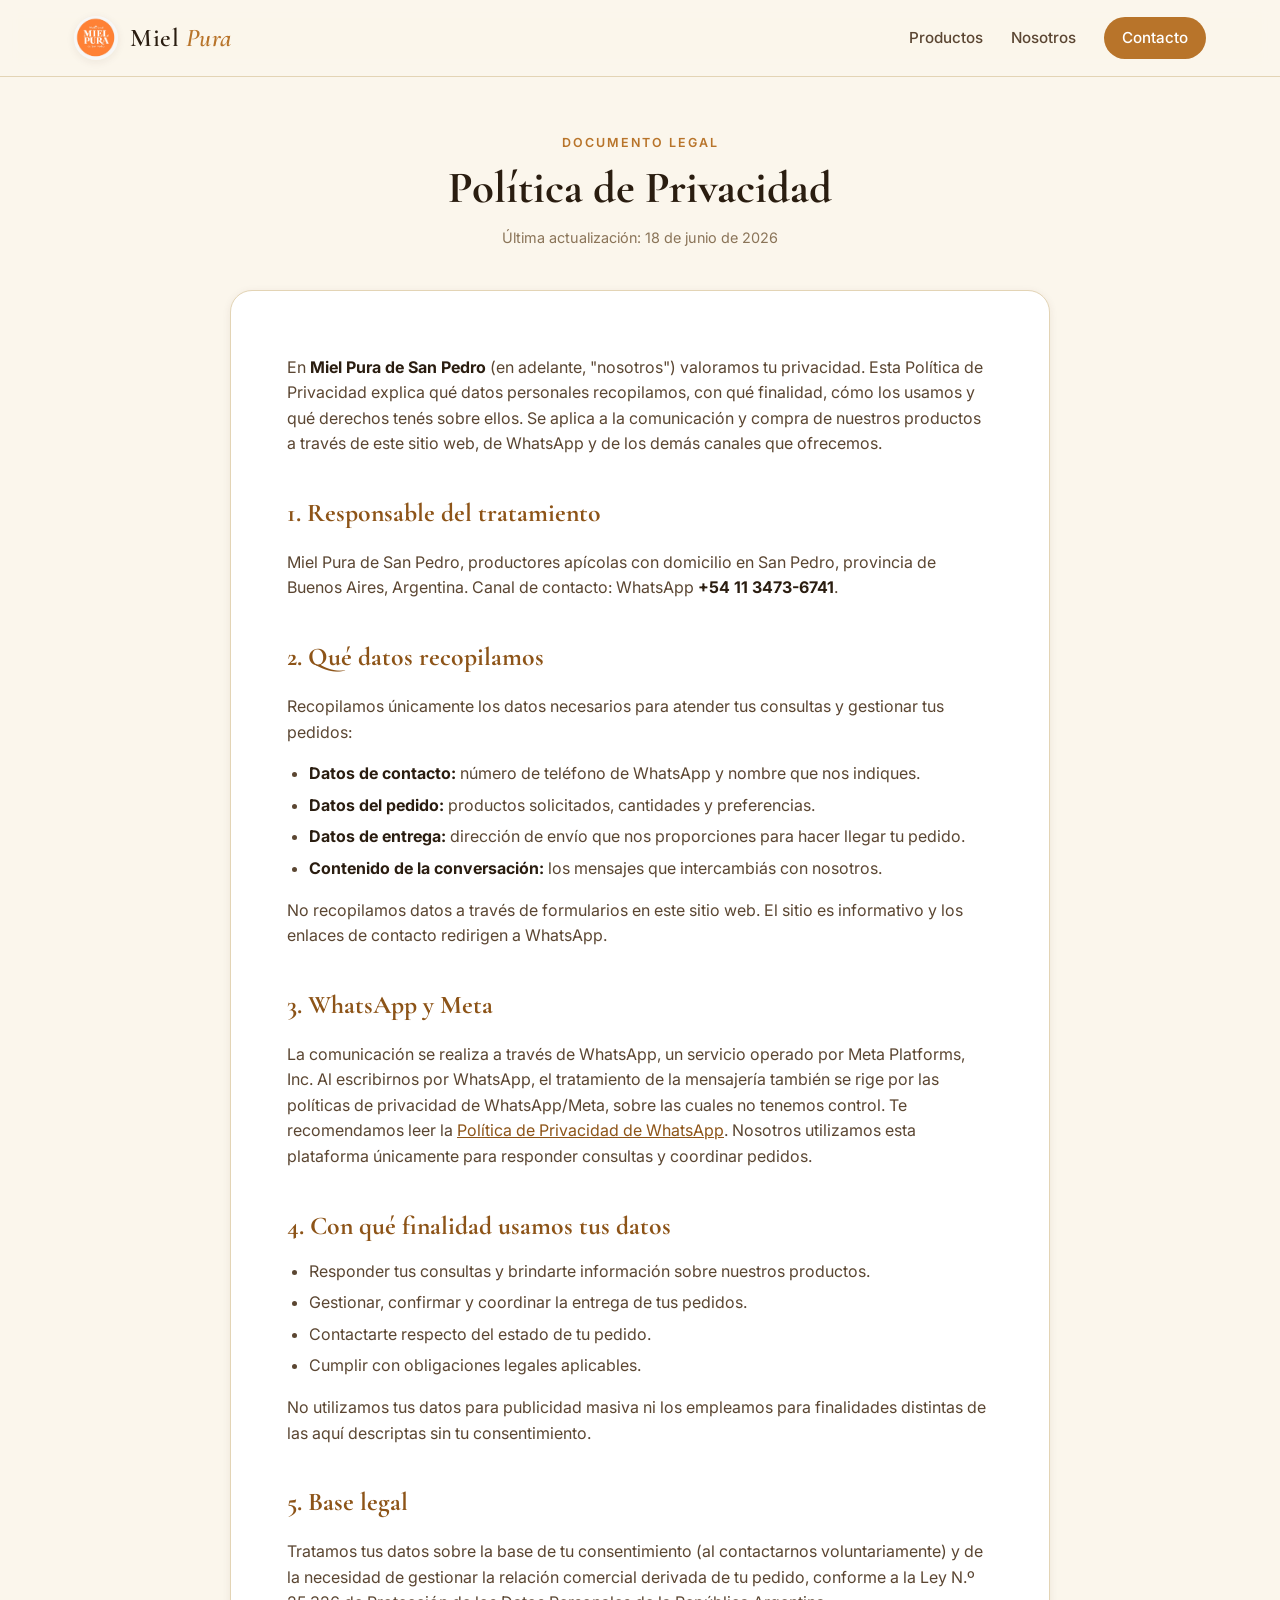
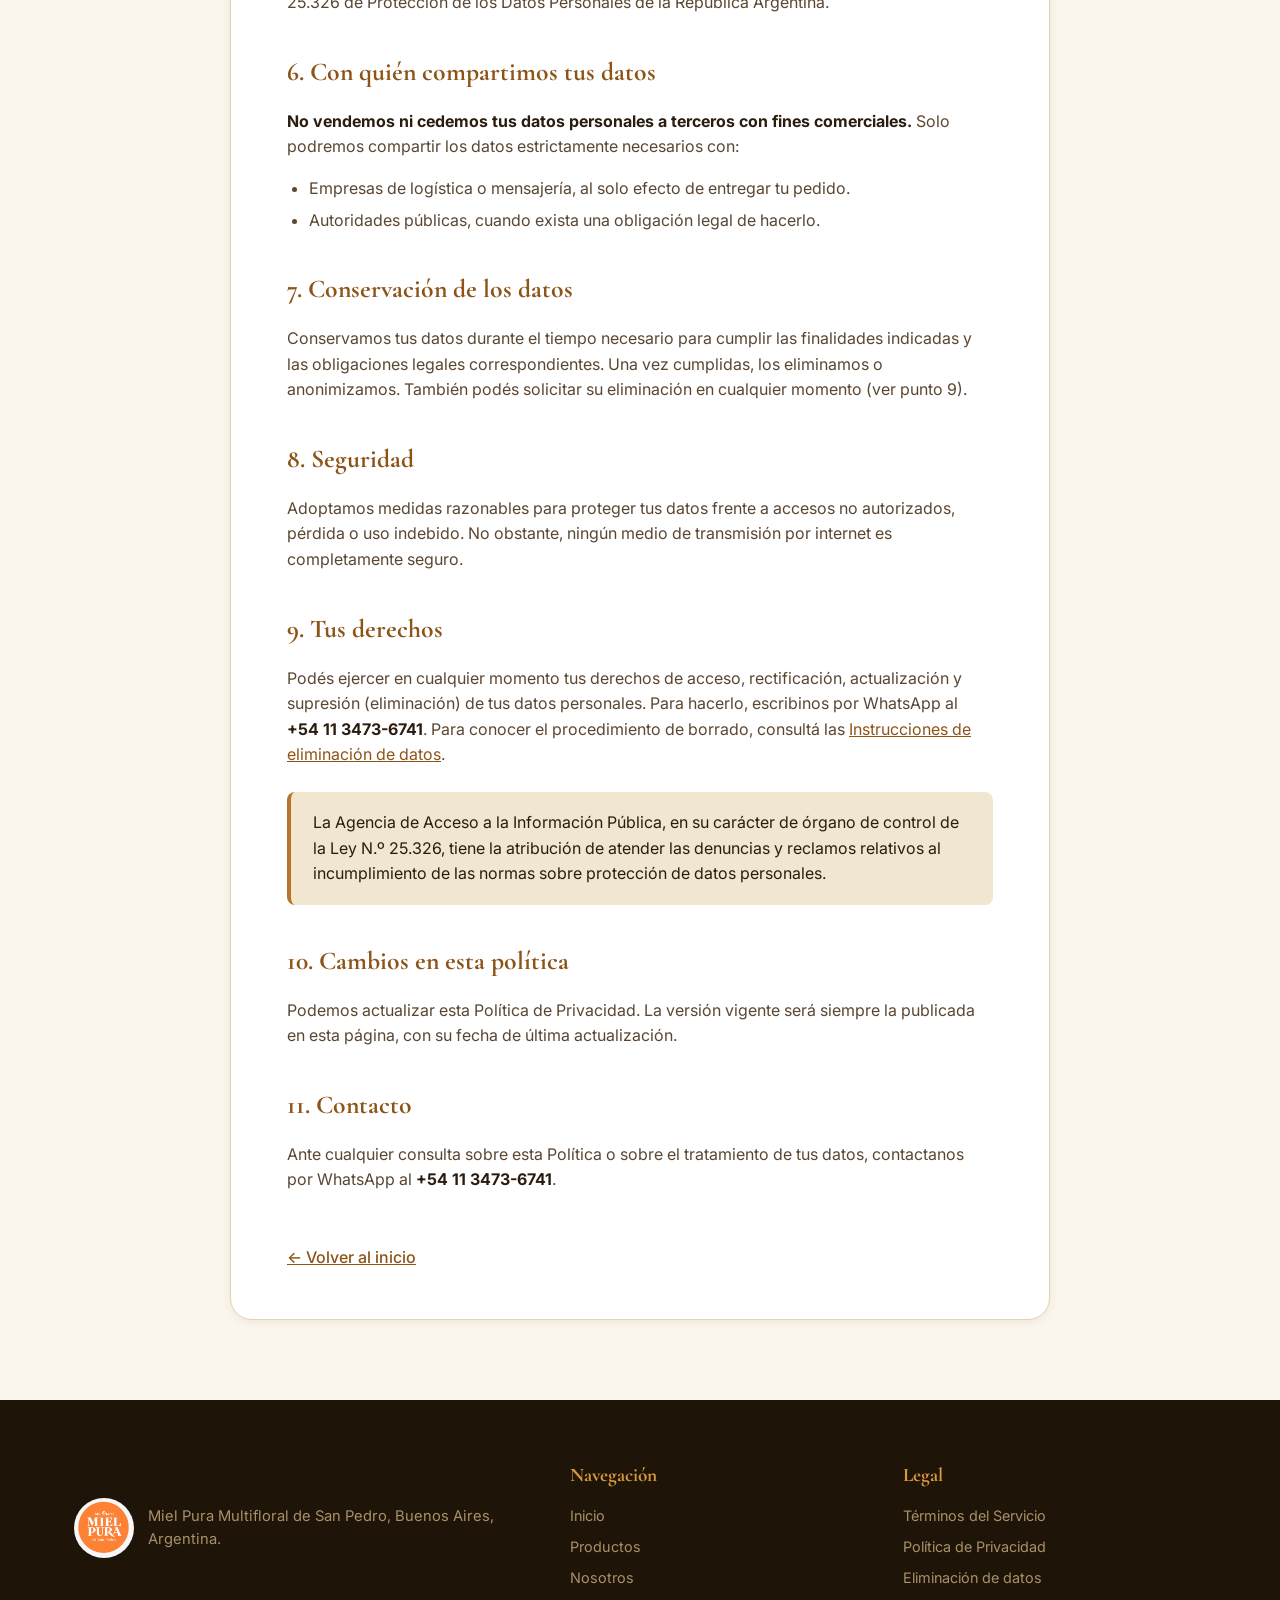
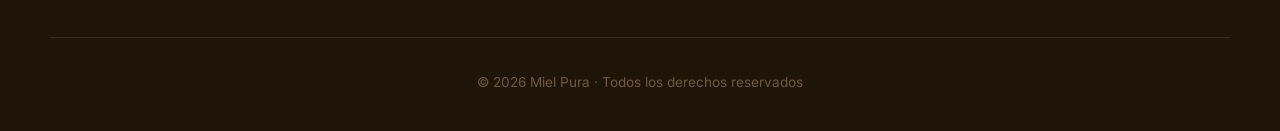
==== site/privacidad.html @ a3dcd25b "Reorganiza a site/ + agrega paginas legales y Meta Pixel Pone el repo al dia con lo que esta en prod" ====
<!DOCTYPE html>
<html lang="es">
<head>
  <meta charset="UTF-8" />
  <meta name="viewport" content="width=device-width, initial-scale=1.0" />
  <meta name="description" content="Política de Privacidad de Miel Pura Multifloral de San Pedro, Buenos Aires." />
  <meta name="theme-color" content="#b8742a" />
  <meta name="robots" content="index, follow" />
  <title>Política de Privacidad · Miel Pura de San Pedro</title>
  <link rel="preconnect" href="https://fonts.googleapis.com" />
  <link rel="preconnect" href="https://fonts.gstatic.com" crossorigin />
  <link href="https://fonts.googleapis.com/css2?family=Cormorant+Garamond:wght@500;600;700&family=Inter:wght@300;400;500;600&display=swap" rel="stylesheet" />
  <link rel="stylesheet" href="styles.css" />
  <link rel="icon" type="image/jpeg" href="assets/img/logo-circular.jpeg" />

  <!-- Meta Pixel Code -->
  <script>
    !function(f,b,e,v,n,t,s)
    {if(f.fbq)return;n=f.fbq=function(){n.callMethod?
    n.callMethod.apply(n,arguments):n.queue.push(arguments)};
    if(!f._fbq)f._fbq=n;n.push=n;n.loaded=!0;n.version='2.0';
    n.queue=[];t=b.createElement(e);t.async=!0;
    t.src=v;s=b.getElementsByTagName(e)[0];
    s.parentNode.insertBefore(t,s)}(window,document,'script',
    'https://connect.facebook.net/en_US/fbevents.js');
    fbq('init', '1026003833604658');
    fbq('track', 'PageView');
  </script>
  <noscript><img height="1" width="1" style="display:none"
    src="https://www.facebook.com/tr?id=1026003833604658&ev=PageView&noscript=1" alt="" /></noscript>
  <!-- End Meta Pixel Code -->
</head>
<body>

  <!-- HEADER -->
  <header class="header" id="header">
    <div class="container header__inner">
      <a href="index.html#inicio" class="header__brand">
        <img src="assets/img/logo-circular.jpeg" alt="Miel Pura de San Pedro" class="header__logo" />
        <span class="header__name">Miel <em>Pura</em></span>
      </a>
      <nav class="nav" id="nav">
        <a href="index.html#productos">Productos</a>
        <a href="index.html#nosotros">Nosotros</a>
        <a href="index.html#contacto" class="nav__cta">Contacto</a>
      </nav>
    </div>
  </header>

  <!-- CONTENIDO LEGAL -->
  <main class="legal">
    <div class="container">
      <header class="legal__head">
        <p class="legal__eyebrow">Documento legal</p>
        <h1 class="legal__title">Política de Privacidad</h1>
        <p class="legal__updated">Última actualización: 18 de junio de 2026</p>
      </header>

      <div class="legal__body">
        <p>
          En <strong>Miel Pura de San Pedro</strong> (en adelante, "nosotros") valoramos tu privacidad.
          Esta Política de Privacidad explica qué datos personales recopilamos, con qué finalidad, cómo
          los usamos y qué derechos tenés sobre ellos. Se aplica a la comunicación y compra de nuestros
          productos a través de este sitio web, de WhatsApp y de los demás canales que ofrecemos.
        </p>

        <h2>1. Responsable del tratamiento</h2>
        <p>
          Miel Pura de San Pedro, productores apícolas con domicilio en San Pedro, provincia de Buenos
          Aires, Argentina. Canal de contacto: WhatsApp <strong>+54 11 3473-6741</strong>.
        </p>

        <h2>2. Qué datos recopilamos</h2>
        <p>Recopilamos únicamente los datos necesarios para atender tus consultas y gestionar tus pedidos:</p>
        <ul>
          <li><strong>Datos de contacto:</strong> número de teléfono de WhatsApp y nombre que nos indiques.</li>
          <li><strong>Datos del pedido:</strong> productos solicitados, cantidades y preferencias.</li>
          <li><strong>Datos de entrega:</strong> dirección de envío que nos proporciones para hacer llegar tu pedido.</li>
          <li><strong>Contenido de la conversación:</strong> los mensajes que intercambiás con nosotros.</li>
        </ul>
        <p>
          No recopilamos datos a través de formularios en este sitio web. El sitio es informativo y los
          enlaces de contacto redirigen a WhatsApp.
        </p>

        <h2>3. WhatsApp y Meta</h2>
        <p>
          La comunicación se realiza a través de WhatsApp, un servicio operado por Meta Platforms, Inc.
          Al escribirnos por WhatsApp, el tratamiento de la mensajería también se rige por las políticas
          de privacidad de WhatsApp/Meta, sobre las cuales no tenemos control. Te recomendamos leer la
          <a href="https://www.whatsapp.com/legal/privacy-policy" target="_blank" rel="noopener">Política
          de Privacidad de WhatsApp</a>. Nosotros utilizamos esta plataforma únicamente para responder
          consultas y coordinar pedidos.
        </p>

        <h2>4. Con qué finalidad usamos tus datos</h2>
        <ul>
          <li>Responder tus consultas y brindarte información sobre nuestros productos.</li>
          <li>Gestionar, confirmar y coordinar la entrega de tus pedidos.</li>
          <li>Contactarte respecto del estado de tu pedido.</li>
          <li>Cumplir con obligaciones legales aplicables.</li>
        </ul>
        <p>
          No utilizamos tus datos para publicidad masiva ni los empleamos para finalidades distintas de
          las aquí descriptas sin tu consentimiento.
        </p>

        <h2>5. Base legal</h2>
        <p>
          Tratamos tus datos sobre la base de tu consentimiento (al contactarnos voluntariamente) y de la
          necesidad de gestionar la relación comercial derivada de tu pedido, conforme a la Ley N.º 25.326
          de Protección de los Datos Personales de la República Argentina.
        </p>

        <h2>6. Con quién compartimos tus datos</h2>
        <p>
          <strong>No vendemos ni cedemos tus datos personales a terceros con fines comerciales.</strong>
          Solo podremos compartir los datos estrictamente necesarios con:
        </p>
        <ul>
          <li>Empresas de logística o mensajería, al solo efecto de entregar tu pedido.</li>
          <li>Autoridades públicas, cuando exista una obligación legal de hacerlo.</li>
        </ul>

        <h2>7. Conservación de los datos</h2>
        <p>
          Conservamos tus datos durante el tiempo necesario para cumplir las finalidades indicadas y las
          obligaciones legales correspondientes. Una vez cumplidas, los eliminamos o anonimizamos. También
          podés solicitar su eliminación en cualquier momento (ver punto 9).
        </p>

        <h2>8. Seguridad</h2>
        <p>
          Adoptamos medidas razonables para proteger tus datos frente a accesos no autorizados, pérdida o
          uso indebido. No obstante, ningún medio de transmisión por internet es completamente seguro.
        </p>

        <h2>9. Tus derechos</h2>
        <p>
          Podés ejercer en cualquier momento tus derechos de acceso, rectificación, actualización y
          supresión (eliminación) de tus datos personales. Para hacerlo, escribinos por WhatsApp al
          <strong>+54 11 3473-6741</strong>. Para conocer el procedimiento de borrado, consultá las
          <a href="eliminacion-datos.html">Instrucciones de eliminación de datos</a>.
        </p>
        <div class="legal__callout">
          <p>
            La Agencia de Acceso a la Información Pública, en su carácter de órgano de control de la Ley
            N.º 25.326, tiene la atribución de atender las denuncias y reclamos relativos al
            incumplimiento de las normas sobre protección de datos personales.
          </p>
        </div>

        <h2>10. Cambios en esta política</h2>
        <p>
          Podemos actualizar esta Política de Privacidad. La versión vigente será siempre la publicada en
          esta página, con su fecha de última actualización.
        </p>

        <h2>11. Contacto</h2>
        <p>
          Ante cualquier consulta sobre esta Política o sobre el tratamiento de tus datos, contactanos por
          WhatsApp al <strong>+54 11 3473-6741</strong>.
        </p>

        <a href="index.html" class="legal__back">← Volver al inicio</a>
      </div>
    </div>
  </main>

  <!-- FOOTER -->
  <footer class="footer">
    <div class="container footer__inner">
      <div class="footer__brand">
        <img src="assets/img/logo-circular.jpeg" alt="Miel Pura" />
        <p>Miel Pura Multifloral de San Pedro, Buenos Aires, Argentina.</p>
      </div>
      <div class="footer__cols">
        <div>
          <h4>Navegación</h4>
          <a href="index.html#inicio">Inicio</a>
          <a href="index.html#productos">Productos</a>
          <a href="index.html#nosotros">Nosotros</a>
        </div>
        <div>
          <h4>Legal</h4>
          <a href="terminos.html">Términos del Servicio</a>
          <a href="privacidad.html">Política de Privacidad</a>
          <a href="eliminacion-datos.html">Eliminación de datos</a>
        </div>
      </div>
    </div>
    <div class="footer__bottom">
      <p>© <span id="year"></span> Miel Pura · Todos los derechos reservados</p>
    </div>
  </footer>

  <script src="main.js"></script>
</body>
</html>
---- site/styles.css ----
/* ============================================================
   MIEL PURA · Estilos
   Paleta rústica/natural: tierra, ámbar, marrón
   ============================================================ */

:root {
  --c-bg: #fbf6ec;        /* crema */
  --c-bg-alt: #f1e6cf;    /* crema cálido */
  --c-text: #2a1d10;      /* marrón muy oscuro */
  --c-text-soft: #5b4632; /* marrón medio */
  --c-muted: #8a7458;
  --c-amber: #b8742a;     /* ámbar principal */
  --c-amber-dark: #8d5418;
  --c-honey: #d99a3a;     /* dorado miel */
  --c-line: #e3d4b5;
  --c-white: #ffffff;
  --c-wa: #25d366;

  --shadow-sm: 0 2px 8px rgba(72, 44, 16, .08);
  --shadow-md: 0 8px 24px rgba(72, 44, 16, .12);
  --shadow-lg: 0 18px 48px rgba(72, 44, 16, .18);

  --radius-sm: 8px;
  --radius-md: 14px;
  --radius-lg: 22px;
  --radius-pill: 999px;

  --container: 1180px;
  --header-h: 76px;

  --ff-serif: "Cormorant Garamond", Georgia, serif;
  --ff-sans: "Inter", system-ui, -apple-system, Segoe UI, Roboto, sans-serif;
}

* { box-sizing: border-box; }
html { scroll-behavior: smooth; }
body {
  margin: 0;
  font-family: var(--ff-sans);
  color: var(--c-text);
  background: var(--c-bg);
  line-height: 1.6;
  -webkit-font-smoothing: antialiased;
}

img { max-width: 100%; display: block; }
a { color: inherit; text-decoration: none; }

.container {
  width: 100%;
  max-width: var(--container);
  margin: 0 auto;
  padding: 0 24px;
}

/* ============================================================
   HEADER / NAV
   ============================================================ */
.header {
  position: sticky;
  top: 0;
  z-index: 50;
  background: rgba(251, 246, 236, .92);
  backdrop-filter: saturate(150%) blur(10px);
  border-bottom: 1px solid var(--c-line);
}
.header__inner {
  display: flex;
  align-items: center;
  justify-content: space-between;
  height: var(--header-h);
}
.header__brand {
  display: flex;
  align-items: center;
  gap: 12px;
}
.header__logo {
  width: 44px; height: 44px;
  border-radius: 50%;
  object-fit: cover;
  box-shadow: var(--shadow-sm);
}
.header__name {
  font-family: var(--ff-serif);
  font-size: 1.6rem;
  font-weight: 600;
  letter-spacing: .5px;
}
.header__name em {
  color: var(--c-amber);
  font-style: italic;
}

.nav {
  display: flex;
  align-items: center;
  gap: 28px;
}
.nav a {
  font-size: .95rem;
  color: var(--c-text-soft);
  font-weight: 500;
  position: relative;
  transition: color .2s;
}
.nav a:hover { color: var(--c-amber); }
.nav__cta {
  background: var(--c-amber);
  color: var(--c-white) !important;
  padding: 9px 18px;
  border-radius: var(--radius-pill);
  transition: background .2s, transform .2s;
}
.nav__cta:hover { background: var(--c-amber-dark); transform: translateY(-1px); }

.nav-toggle {
  display: none;
  background: none;
  border: 0;
  width: 36px; height: 36px;
  padding: 0;
  cursor: pointer;
}
.nav-toggle span {
  display: block;
  width: 24px; height: 2px;
  background: var(--c-text);
  margin: 5px auto;
  transition: transform .25s, opacity .2s;
}
.nav-toggle.is-open span:nth-child(1) { transform: translateY(7px) rotate(45deg); }
.nav-toggle.is-open span:nth-child(2) { opacity: 0; }
.nav-toggle.is-open span:nth-child(3) { transform: translateY(-7px) rotate(-45deg); }

/* ============================================================
   HERO
   ============================================================ */
.hero {
  position: relative;
  padding: 80px 0 100px;
  overflow: hidden;
}
.hero__bg {
  position: absolute; inset: 0;
  background:
    radial-gradient(circle at 80% 20%, rgba(217, 154, 58, .25), transparent 50%),
    radial-gradient(circle at 10% 80%, rgba(184, 116, 42, .15), transparent 55%);
  z-index: 0;
}
.hero__inner {
  position: relative;
  z-index: 1;
  display: grid;
  grid-template-columns: 1.1fr 1fr;
  gap: 60px;
  align-items: center;
}
.hero__eyebrow {
  text-transform: uppercase;
  letter-spacing: 3px;
  font-size: .8rem;
  color: var(--c-amber);
  font-weight: 600;
  margin: 0 0 16px;
}
.hero__title {
  font-family: var(--ff-serif);
  font-size: clamp(2.4rem, 5.5vw, 4.4rem);
  line-height: 1.05;
  margin: 0 0 22px;
  font-weight: 600;
}
.hero__title em {
  color: var(--c-amber);
  font-style: italic;
}
.hero__lead {
  font-size: 1.1rem;
  color: var(--c-text-soft);
  max-width: 520px;
  margin: 0 0 32px;
}
.hero__actions {
  display: flex; gap: 14px; flex-wrap: wrap;
}
.hero__art {
  position: relative;
  display: flex; justify-content: center;
}
.hero__img {
  width: 100%;
  max-width: 460px;
  border-radius: var(--radius-lg);
  box-shadow: var(--shadow-lg);
  transform: rotate(-2deg);
  transition: transform .4s;
}
.hero__img:hover { transform: rotate(0) scale(1.02); }
.hero__badge {
  position: absolute;
  top: -16px; right: 6%;
  background: var(--c-amber);
  color: var(--c-white);
  font-size: .8rem;
  font-weight: 600;
  padding: 8px 16px;
  border-radius: var(--radius-pill);
  box-shadow: var(--shadow-md);
  letter-spacing: 1px;
  text-transform: uppercase;
}

/* ============================================================
   BOTONES
   ============================================================ */
.btn {
  display: inline-flex;
  align-items: center;
  gap: 9px;
  padding: 13px 24px;
  border-radius: var(--radius-pill);
  font-weight: 500;
  font-size: .95rem;
  cursor: pointer;
  border: 1.5px solid transparent;
  transition: all .2s;
  font-family: var(--ff-sans);
}
.btn--primary {
  background: var(--c-amber);
  color: var(--c-white);
}
.btn--primary:hover { background: var(--c-amber-dark); transform: translateY(-2px); box-shadow: var(--shadow-md); }
.btn--ghost {
  background: transparent;
  color: var(--c-text);
  border-color: var(--c-text);
}
.btn--ghost:hover { background: var(--c-text); color: var(--c-white); }
.btn--outline {
  background: transparent;
  color: var(--c-amber);
  border-color: var(--c-amber);
}
.btn--outline:hover { background: var(--c-amber); color: var(--c-white); }
.btn--lg { padding: 16px 30px; font-size: 1rem; }

/* ============================================================
   SECTIONS GENÉRICAS
   ============================================================ */
.section { padding: 100px 0; }
.section--alt { background: var(--c-bg-alt); }
.section__head {
  text-align: center;
  max-width: 700px;
  margin: 0 auto 60px;
}
.section__eyebrow {
  text-transform: uppercase;
  letter-spacing: 3px;
  font-size: .78rem;
  color: var(--c-amber);
  font-weight: 600;
  margin: 0 0 12px;
}
.section__title {
  font-family: var(--ff-serif);
  font-size: clamp(1.9rem, 4vw, 2.8rem);
  margin: 0 0 18px;
  font-weight: 600;
  line-height: 1.15;
}
.section__sub {
  color: var(--c-text-soft);
  font-size: 1.05rem;
  margin: 0;
}

/* ============================================================
   CARDS PRODUCTOS
   ============================================================ */
.cards {
  display: grid;
  grid-template-columns: repeat(auto-fit, minmax(280px, 1fr));
  gap: 30px;
}
.card {
  position: relative;
  background: var(--c-white);
  border-radius: var(--radius-lg);
  overflow: hidden;
  box-shadow: var(--shadow-sm);
  transition: transform .3s, box-shadow .3s;
  display: flex;
  flex-direction: column;
}
.card:hover { transform: translateY(-6px); box-shadow: var(--shadow-lg); }
.card__tag {
  position: absolute;
  top: 16px; left: 16px;
  background: var(--c-amber);
  color: var(--c-white);
  font-size: .72rem;
  font-weight: 600;
  padding: 6px 14px;
  border-radius: var(--radius-pill);
  text-transform: uppercase;
  letter-spacing: 1px;
  z-index: 2;
}
.card__media {
  aspect-ratio: 1 / 1;
  overflow: hidden;
  background: var(--c-bg-alt);
}
.card__media img {
  width: 100%; height: 100%;
  object-fit: cover;
  transition: transform .5s;
}
.card:hover .card__media img { transform: scale(1.06); }
.card__body { padding: 26px; flex: 1; display: flex; flex-direction: column; }
.card__body h3 {
  font-family: var(--ff-serif);
  font-size: 1.55rem;
  margin: 0 0 10px;
}
.card__body p {
  color: var(--c-text-soft);
  margin: 0 0 22px;
  flex: 1;
}
.card--featured { border: 2px solid var(--c-amber); }

/* ============================================================
   NOSOTROS
   ============================================================ */
.nosotros {
  display: grid;
  grid-template-columns: 1fr 1.1fr;
  gap: 60px;
  align-items: center;
}
.nosotros__media {
  position: relative;
  display: grid;
  grid-template-columns: 1fr 1fr;
  gap: 16px;
}
.nosotros__img {
  border-radius: var(--radius-lg);
  box-shadow: var(--shadow-md);
  object-fit: cover;
  height: 280px;
  width: 100%;
}
.nosotros__img--small {
  transform: translateY(40px);
}
.nosotros__text p {
  color: var(--c-text-soft);
  font-size: 1.05rem;
}
.bullets {
  list-style: none;
  padding: 0;
  margin: 24px 0 0;
  display: grid;
  gap: 10px;
}
.bullets li {
  position: relative;
  padding-left: 28px;
  color: var(--c-text-soft);
}
.bullets li::before {
  content: "✦";
  position: absolute;
  left: 0;
  color: var(--c-amber);
  font-weight: 700;
}

/* ============================================================
   INFO / EDUCACIÓN
   ============================================================ */
.info-grid {
  display: grid;
  grid-template-columns: repeat(2, 1fr);
  gap: 28px;
}
.info-card {
  background: var(--c-white);
  border-radius: var(--radius-lg);
  padding: 32px;
  box-shadow: var(--shadow-sm);
  display: flex;
  flex-direction: column;
}
.info-card--wide { grid-column: 1 / -1; }
.info-card h3 {
  font-family: var(--ff-serif);
  font-size: 1.6rem;
  margin: 0 0 14px;
  color: var(--c-amber-dark);
}
.info-card p {
  color: var(--c-text-soft);
  margin: 0 0 12px;
}
.info-card__note {
  background: var(--c-bg-alt);
  border-left: 3px solid var(--c-amber);
  padding: 12px 16px;
  border-radius: var(--radius-sm);
  font-size: .95rem;
}
.info-card img {
  width: 100%;
  height: auto;
  border-radius: var(--radius-md);
  margin-top: 16px;
  box-shadow: var(--shadow-sm);
}
.info-list {
  list-style: none;
  padding: 0;
  margin: 0 0 14px;
  display: grid;
  gap: 6px;
}
.info-list li {
  position: relative;
  padding-left: 22px;
  color: var(--c-text-soft);
}
.info-list li::before {
  content: "→";
  position: absolute; left: 0;
  color: var(--c-amber);
  font-weight: 600;
}

/* ============================================================
   VIDEOS
   ============================================================ */
.videos-grid {
  display: grid;
  grid-template-columns: repeat(2, 1fr);
  gap: 24px;
}
.videos-grid video {
  width: 100%;
  aspect-ratio: 9 / 16;
  object-fit: cover;
  border-radius: var(--radius-lg);
  background: #000;
  box-shadow: var(--shadow-md);
}

/* ============================================================
   CONTACTO
   ============================================================ */
.contacto__inner {
  display: grid;
  grid-template-columns: 1fr 1fr;
  gap: 50px;
  align-items: center;
}
.contacto__text p {
  color: var(--c-text-soft);
  font-size: 1.05rem;
  margin: 0 0 24px;
}
.contacto__map {
  border-radius: var(--radius-lg);
  overflow: hidden;
  box-shadow: var(--shadow-md);
  height: 360px;
}
.contacto__map iframe {
  width: 100%; height: 100%; border: 0;
}

/* ============================================================
   FOOTER
   ============================================================ */
.footer {
  background: #1f1408;
  color: #d8c9a8;
  padding: 60px 0 24px;
}
.footer__inner {
  display: grid;
  grid-template-columns: 1.4fr 2fr;
  gap: 50px;
  padding-bottom: 40px;
  border-bottom: 1px solid #3a2a16;
}
.footer__brand {
  display: flex; align-items: center; gap: 14px;
}
.footer__brand img {
  width: 60px; height: 60px; border-radius: 50%;
  object-fit: cover;
}
.footer__brand p { margin: 0; font-size: .92rem; color: #a89169; }
.footer__cols {
  display: grid;
  grid-template-columns: 1fr 1fr;
  gap: 30px;
}
.footer__cols h4 {
  color: var(--c-honey);
  font-family: var(--ff-serif);
  font-size: 1.2rem;
  margin: 0 0 14px;
}
.footer__cols a, .footer__cols p {
  display: block;
  color: #a89169;
  font-size: .9rem;
  margin-bottom: 8px;
  transition: color .2s;
}
.footer__cols a:hover { color: var(--c-honey); }
.footer__bottom {
  text-align: center;
  padding-top: 20px;
  font-size: .85rem;
  color: #6d5a3f;
}

/* ============================================================
   WHATSAPP FLOTANTE
   ============================================================ */
.float-wa {
  position: fixed;
  bottom: 24px; right: 24px;
  width: 58px; height: 58px;
  background: var(--c-wa);
  color: var(--c-white);
  border-radius: 50%;
  display: flex; align-items: center; justify-content: center;
  box-shadow: 0 8px 24px rgba(37, 211, 102, .4);
  z-index: 100;
  transition: transform .25s, box-shadow .25s;
  animation: pulse 2.4s infinite;
}
.float-wa:hover { transform: scale(1.1); }
@keyframes pulse {
  0%   { box-shadow: 0 8px 24px rgba(37, 211, 102, .4), 0 0 0 0 rgba(37, 211, 102, .5); }
  70%  { box-shadow: 0 8px 24px rgba(37, 211, 102, .4), 0 0 0 18px rgba(37, 211, 102, 0); }
  100% { box-shadow: 0 8px 24px rgba(37, 211, 102, .4), 0 0 0 0 rgba(37, 211, 102, 0); }
}

/* ============================================================
   REVEAL ANIMATIONS
   ============================================================ */
.reveal {
  opacity: 0;
  transform: translateY(28px);
  transition: opacity .7s, transform .7s;
}
.reveal.is-visible {
  opacity: 1;
  transform: none;
}

/* ============================================================
   RESPONSIVE
   ============================================================ */
@media (max-width: 960px) {
  .hero__inner,
  .nosotros,
  .contacto__inner,
  .footer__inner {
    grid-template-columns: 1fr;
  }
  .info-grid { grid-template-columns: 1fr; }
  .videos-grid { grid-template-columns: 1fr; }
  .nosotros__img--small { transform: none; }
  .hero { padding: 60px 0 80px; }
  .section { padding: 70px 0; }
}

@media (max-width: 720px) {
  .nav-toggle { display: block; }
  .nav {
    position: fixed;
    top: var(--header-h); right: 0;
    flex-direction: column;
    align-items: stretch;
    background: var(--c-bg);
    width: 80%; max-width: 320px;
    height: calc(100vh - var(--header-h));
    padding: 30px 24px;
    gap: 0;
    transform: translateX(100%);
    transition: transform .3s;
    box-shadow: var(--shadow-md);
    border-left: 1px solid var(--c-line);
  }
  .nav.is-open { transform: translateX(0); }
  .nav a {
    padding: 14px 0;
    border-bottom: 1px solid var(--c-line);
  }
  .nav__cta { text-align: center; margin-top: 16px; border-bottom: 0; }
  .hero__title { font-size: 2.4rem; }
}

/* ============================================================
   PÁGINAS LEGALES (Términos, Privacidad, Borrado de datos)
   ============================================================ */
.legal {
  padding: 56px 0 80px;
}
.legal__head {
  max-width: 820px;
  margin: 0 auto 40px;
  text-align: center;
}
.legal__eyebrow {
  font-family: var(--ff-sans);
  text-transform: uppercase;
  letter-spacing: 2px;
  font-size: .78rem;
  font-weight: 600;
  color: var(--c-amber);
  margin: 0 0 10px;
}
.legal__title {
  font-family: var(--ff-serif);
  font-size: clamp(2rem, 4vw, 2.8rem);
  font-weight: 700;
  line-height: 1.15;
  margin: 0 0 12px;
}
.legal__updated {
  color: var(--c-muted);
  font-size: .9rem;
  margin: 0;
}
.legal__body {
  max-width: 820px;
  margin: 0 auto;
  background: var(--c-white);
  border: 1px solid var(--c-line);
  border-radius: var(--radius-lg);
  box-shadow: var(--shadow-sm);
  padding: 48px clamp(24px, 5vw, 56px);
}
.legal__body h2 {
  font-family: var(--ff-serif);
  font-size: 1.6rem;
  font-weight: 700;
  color: var(--c-amber-dark);
  margin: 36px 0 12px;
}
.legal__body h2:first-child { margin-top: 0; }
.legal__body h3 {
  font-size: 1.1rem;
  font-weight: 600;
  margin: 24px 0 8px;
}
.legal__body p,
.legal__body li {
  color: var(--c-text-soft);
  font-size: 1rem;
}
.legal__body ul,
.legal__body ol {
  padding-left: 22px;
  margin: 12px 0;
}
.legal__body li { margin: 6px 0; }
.legal__body a { color: var(--c-amber-dark); text-decoration: underline; }
.legal__body strong { color: var(--c-text); }
.legal__callout {
  background: var(--c-bg-alt);
  border-left: 4px solid var(--c-amber);
  border-radius: var(--radius-sm);
  padding: 18px 22px;
  margin: 24px 0;
}
.legal__callout p { margin: 0; color: var(--c-text); }
.legal__back {
  display: inline-flex;
  align-items: center;
  gap: 8px;
  margin-top: 36px;
  font-weight: 500;
  color: var(--c-amber-dark);
}
.legal__back:hover { color: var(--c-amber); }
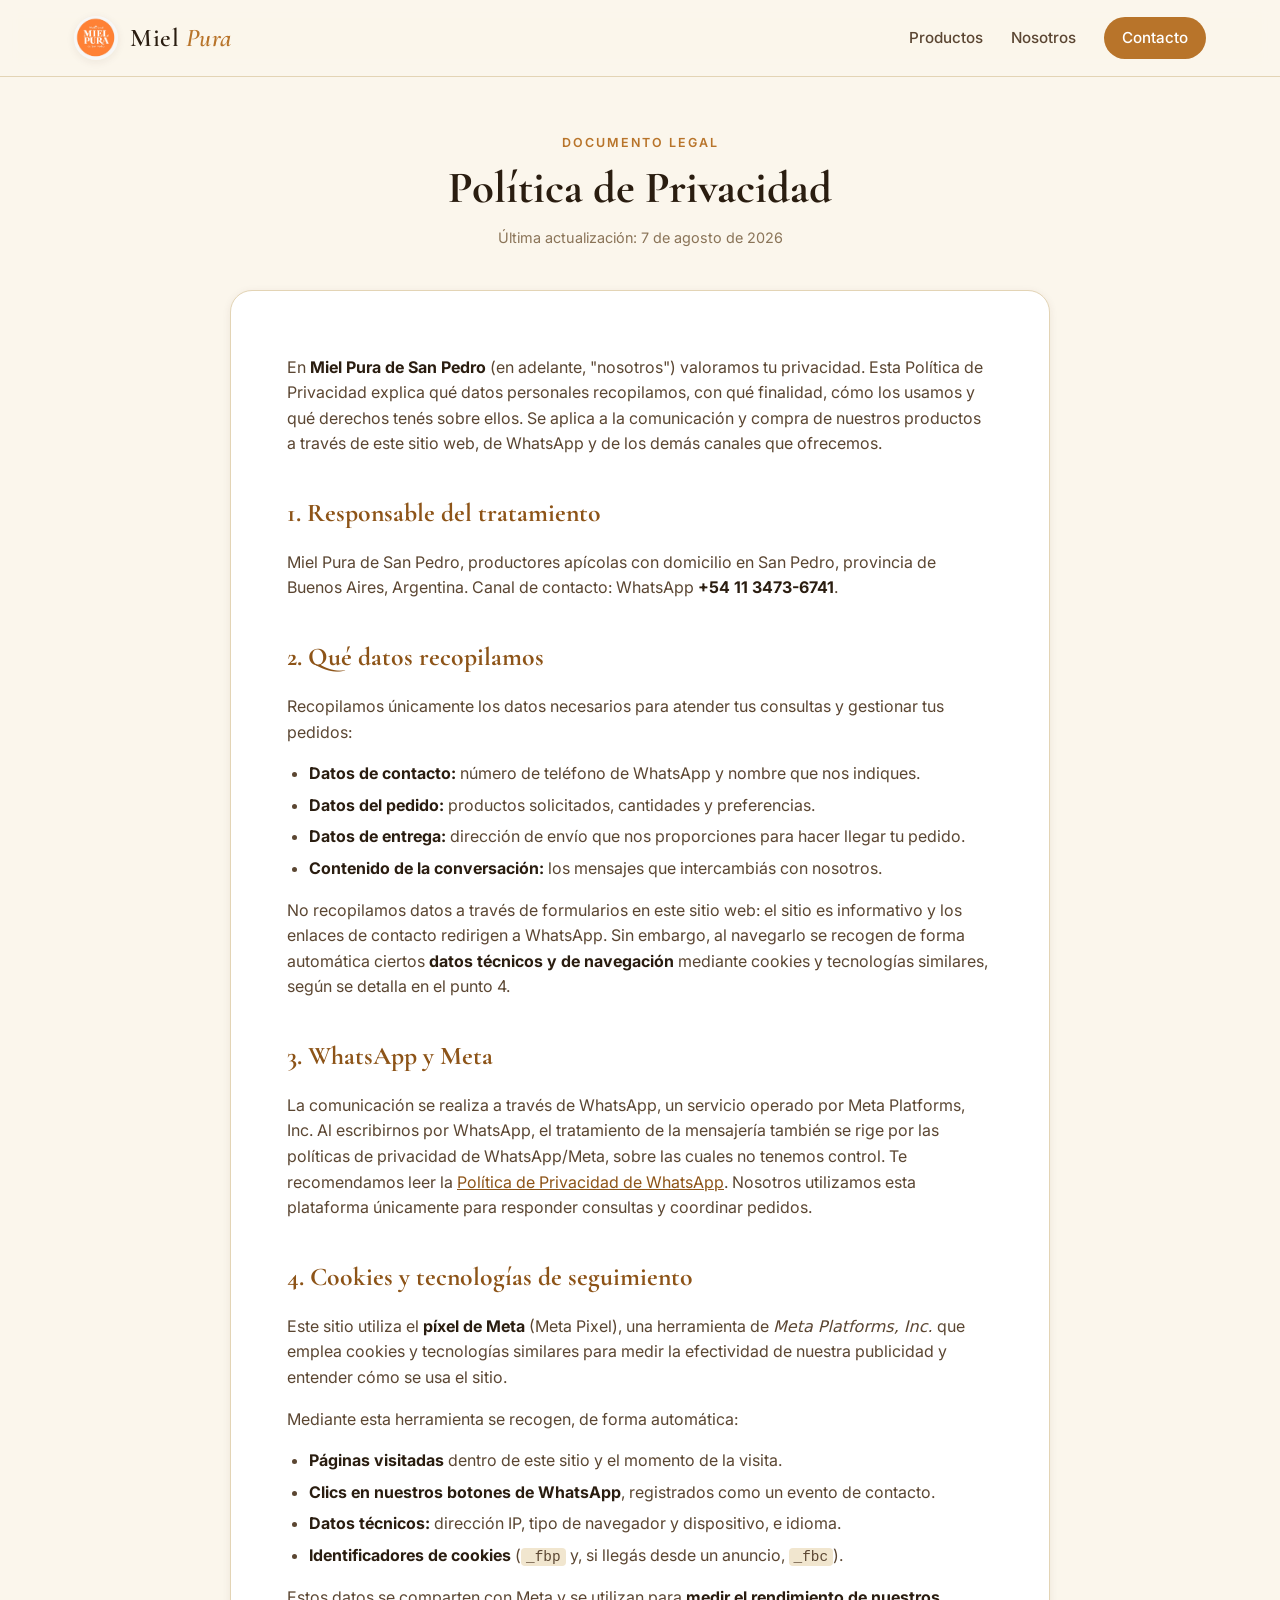
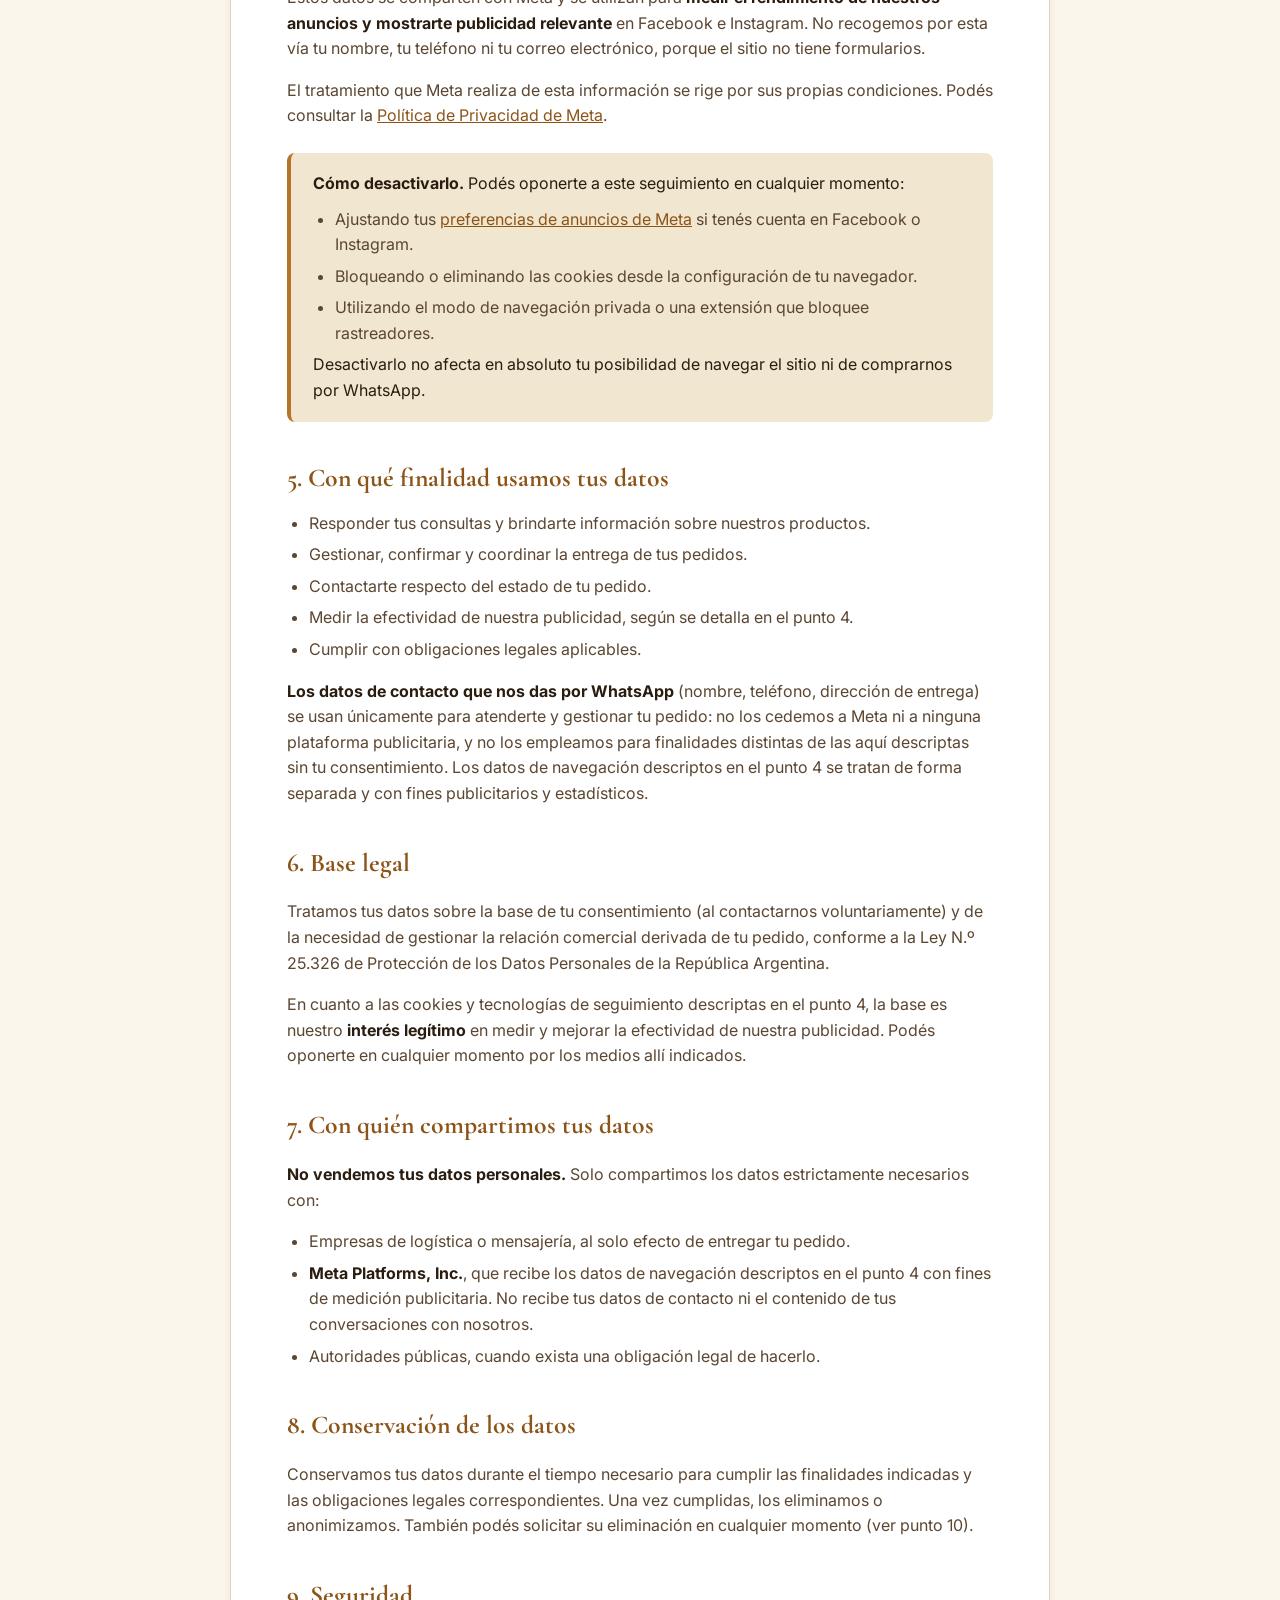
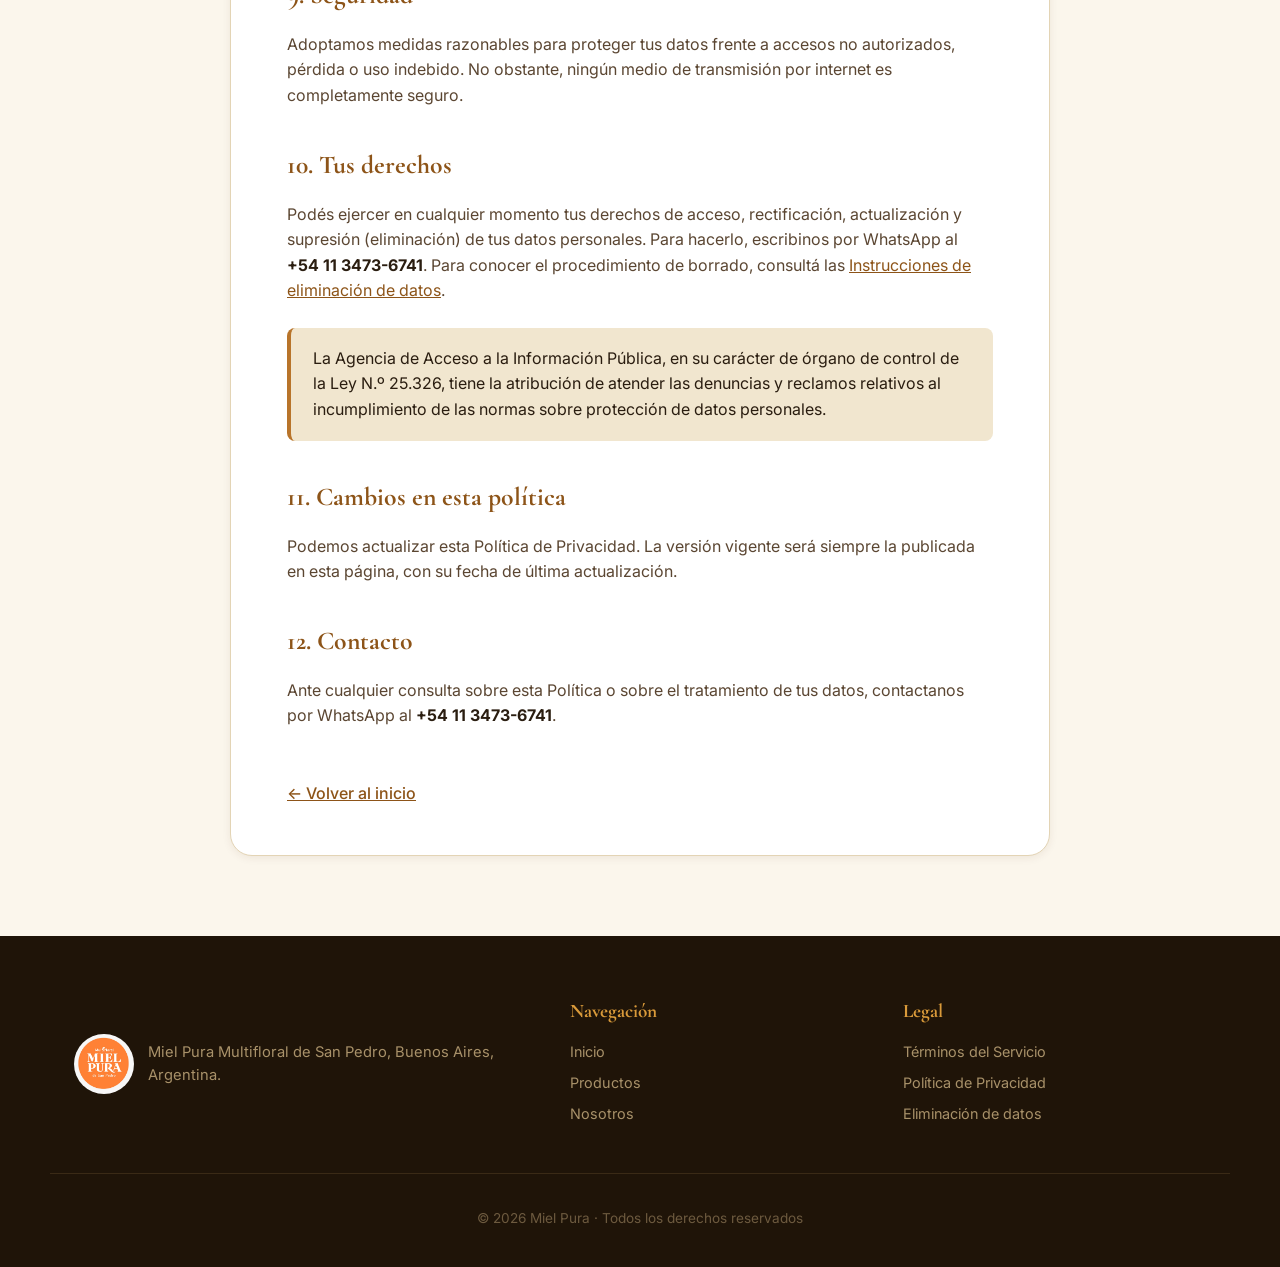
==== commit 5eaf3568: "Actualiza la politica de privacidad por el Meta Pixel El sitio pasó a usar cookies de terceros y a e" ====
--- a/site/privacidad.html
+++ b/site/privacidad.html
@@ -53,7 +53,7 @@
       <header class="legal__head">
         <p class="legal__eyebrow">Documento legal</p>
         <h1 class="legal__title">Política de Privacidad</h1>
-        <p class="legal__updated">Última actualización: 18 de junio de 2026</p>
+        <p class="legal__updated">Última actualización: 7 de agosto de 2026</p>
       </header>
 
       <div class="legal__body">
@@ -79,8 +79,10 @@
           <li><strong>Contenido de la conversación:</strong> los mensajes que intercambiás con nosotros.</li>
         </ul>
         <p>
-          No recopilamos datos a través de formularios en este sitio web. El sitio es informativo y los
-          enlaces de contacto redirigen a WhatsApp.
+          No recopilamos datos a través de formularios en este sitio web: el sitio es informativo y los
+          enlaces de contacto redirigen a WhatsApp. Sin embargo, al navegarlo se recogen de forma
+          automática ciertos <strong>datos técnicos y de navegación</strong> mediante cookies y
+          tecnologías similares, según se detalla en el punto 4.
         </p>
 
         <h2>3. WhatsApp y Meta</h2>
@@ -93,49 +95,106 @@
           consultas y coordinar pedidos.
         </p>
 
-        <h2>4. Con qué finalidad usamos tus datos</h2>
+        <h2>4. Cookies y tecnologías de seguimiento</h2>
+        <p>
+          Este sitio utiliza el <strong>píxel de Meta</strong> (Meta Pixel), una herramienta de
+          <em>Meta Platforms, Inc.</em> que emplea cookies y tecnologías similares para medir la
+          efectividad de nuestra publicidad y entender cómo se usa el sitio.
+        </p>
+        <p>Mediante esta herramienta se recogen, de forma automática:</p>
+        <ul>
+          <li><strong>Páginas visitadas</strong> dentro de este sitio y el momento de la visita.</li>
+          <li><strong>Clics en nuestros botones de WhatsApp</strong>, registrados como un evento de contacto.</li>
+          <li><strong>Datos técnicos:</strong> dirección IP, tipo de navegador y dispositivo, e idioma.</li>
+          <li><strong>Identificadores de cookies</strong> (<code>_fbp</code> y, si llegás desde un anuncio, <code>_fbc</code>).</li>
+        </ul>
+        <p>
+          Estos datos se comparten con Meta y se utilizan para <strong>medir el rendimiento de nuestros
+          anuncios y mostrarte publicidad relevante</strong> en Facebook e Instagram. No recogemos por
+          esta vía tu nombre, tu teléfono ni tu correo electrónico, porque el sitio no tiene formularios.
+        </p>
+        <p>
+          El tratamiento que Meta realiza de esta información se rige por sus propias condiciones. Podés
+          consultar la
+          <a href="https://www.facebook.com/privacy/policy" target="_blank" rel="noopener">Política de
+          Privacidad de Meta</a>.
+        </p>
+        <div class="legal__callout">
+          <p>
+            <strong>Cómo desactivarlo.</strong> Podés oponerte a este seguimiento en cualquier momento:
+          </p>
+          <ul>
+            <li>
+              Ajustando tus
+              <a href="https://www.facebook.com/adpreferences/ad_settings" target="_blank" rel="noopener">preferencias
+              de anuncios de Meta</a> si tenés cuenta en Facebook o Instagram.
+            </li>
+            <li>Bloqueando o eliminando las cookies desde la configuración de tu navegador.</li>
+            <li>Utilizando el modo de navegación privada o una extensión que bloquee rastreadores.</li>
+          </ul>
+          <p>
+            Desactivarlo no afecta en absoluto tu posibilidad de navegar el sitio ni de comprarnos por
+            WhatsApp.
+          </p>
+        </div>
+
+        <h2>5. Con qué finalidad usamos tus datos</h2>
         <ul>
           <li>Responder tus consultas y brindarte información sobre nuestros productos.</li>
           <li>Gestionar, confirmar y coordinar la entrega de tus pedidos.</li>
           <li>Contactarte respecto del estado de tu pedido.</li>
+          <li>Medir la efectividad de nuestra publicidad, según se detalla en el punto 4.</li>
           <li>Cumplir con obligaciones legales aplicables.</li>
         </ul>
         <p>
-          No utilizamos tus datos para publicidad masiva ni los empleamos para finalidades distintas de
-          las aquí descriptas sin tu consentimiento.
-        </p>
-
-        <h2>5. Base legal</h2>
+          <strong>Los datos de contacto que nos das por WhatsApp</strong> (nombre, teléfono, dirección de
+          entrega) se usan únicamente para atenderte y gestionar tu pedido: no los cedemos a Meta ni a
+          ninguna plataforma publicitaria, y no los empleamos para finalidades distintas de las aquí
+          descriptas sin tu consentimiento. Los datos de navegación descriptos en el punto 4 se tratan de
+          forma separada y con fines publicitarios y estadísticos.
+        </p>
+
+        <h2>6. Base legal</h2>
         <p>
           Tratamos tus datos sobre la base de tu consentimiento (al contactarnos voluntariamente) y de la
           necesidad de gestionar la relación comercial derivada de tu pedido, conforme a la Ley N.º 25.326
           de Protección de los Datos Personales de la República Argentina.
         </p>
-
-        <h2>6. Con quién compartimos tus datos</h2>
-        <p>
-          <strong>No vendemos ni cedemos tus datos personales a terceros con fines comerciales.</strong>
-          Solo podremos compartir los datos estrictamente necesarios con:
+        <p>
+          En cuanto a las cookies y tecnologías de seguimiento descriptas en el punto 4, la base es
+          nuestro <strong>interés legítimo</strong> en medir y mejorar la efectividad de nuestra
+          publicidad. Podés oponerte en cualquier momento por los medios allí indicados.
+        </p>
+
+        <h2>7. Con quién compartimos tus datos</h2>
+        <p>
+          <strong>No vendemos tus datos personales.</strong> Solo compartimos los datos estrictamente
+          necesarios con:
         </p>
         <ul>
           <li>Empresas de logística o mensajería, al solo efecto de entregar tu pedido.</li>
+          <li>
+            <strong>Meta Platforms, Inc.</strong>, que recibe los datos de navegación descriptos en el
+            punto 4 con fines de medición publicitaria. No recibe tus datos de contacto ni el contenido
+            de tus conversaciones con nosotros.
+          </li>
           <li>Autoridades públicas, cuando exista una obligación legal de hacerlo.</li>
         </ul>
 
-        <h2>7. Conservación de los datos</h2>
+        <h2>8. Conservación de los datos</h2>
         <p>
           Conservamos tus datos durante el tiempo necesario para cumplir las finalidades indicadas y las
           obligaciones legales correspondientes. Una vez cumplidas, los eliminamos o anonimizamos. También
-          podés solicitar su eliminación en cualquier momento (ver punto 9).
-        </p>
-
-        <h2>8. Seguridad</h2>
+          podés solicitar su eliminación en cualquier momento (ver punto 10).
+        </p>
+
+        <h2>9. Seguridad</h2>
         <p>
           Adoptamos medidas razonables para proteger tus datos frente a accesos no autorizados, pérdida o
           uso indebido. No obstante, ningún medio de transmisión por internet es completamente seguro.
         </p>
 
-        <h2>9. Tus derechos</h2>
+        <h2>10. Tus derechos</h2>
         <p>
           Podés ejercer en cualquier momento tus derechos de acceso, rectificación, actualización y
           supresión (eliminación) de tus datos personales. Para hacerlo, escribinos por WhatsApp al
@@ -150,13 +209,13 @@
           </p>
         </div>
 
-        <h2>10. Cambios en esta política</h2>
+        <h2>11. Cambios en esta política</h2>
         <p>
           Podemos actualizar esta Política de Privacidad. La versión vigente será siempre la publicada en
           esta página, con su fecha de última actualización.
         </p>
 
-        <h2>11. Contacto</h2>
+        <h2>12. Contacto</h2>
         <p>
           Ante cualquier consulta sobre esta Política o sobre el tratamiento de tus datos, contactanos por
           WhatsApp al <strong>+54 11 3473-6741</strong>.
--- a/site/styles.css
+++ b/site/styles.css
@@ -686,6 +686,16 @@
   margin: 24px 0;
 }
 .legal__callout p { margin: 0; color: var(--c-text); }
+.legal__callout p + p,
+.legal__callout ul { margin-top: 10px; }
+.legal__callout ul { margin-bottom: 0; }
+.legal__body code {
+  font-family: ui-monospace, SFMono-Regular, Menlo, Consolas, monospace;
+  font-size: 0.9em;
+  background: var(--c-bg-alt);
+  border-radius: 4px;
+  padding: 1px 5px;
+}
 .legal__back {
   display: inline-flex;
   align-items: center;
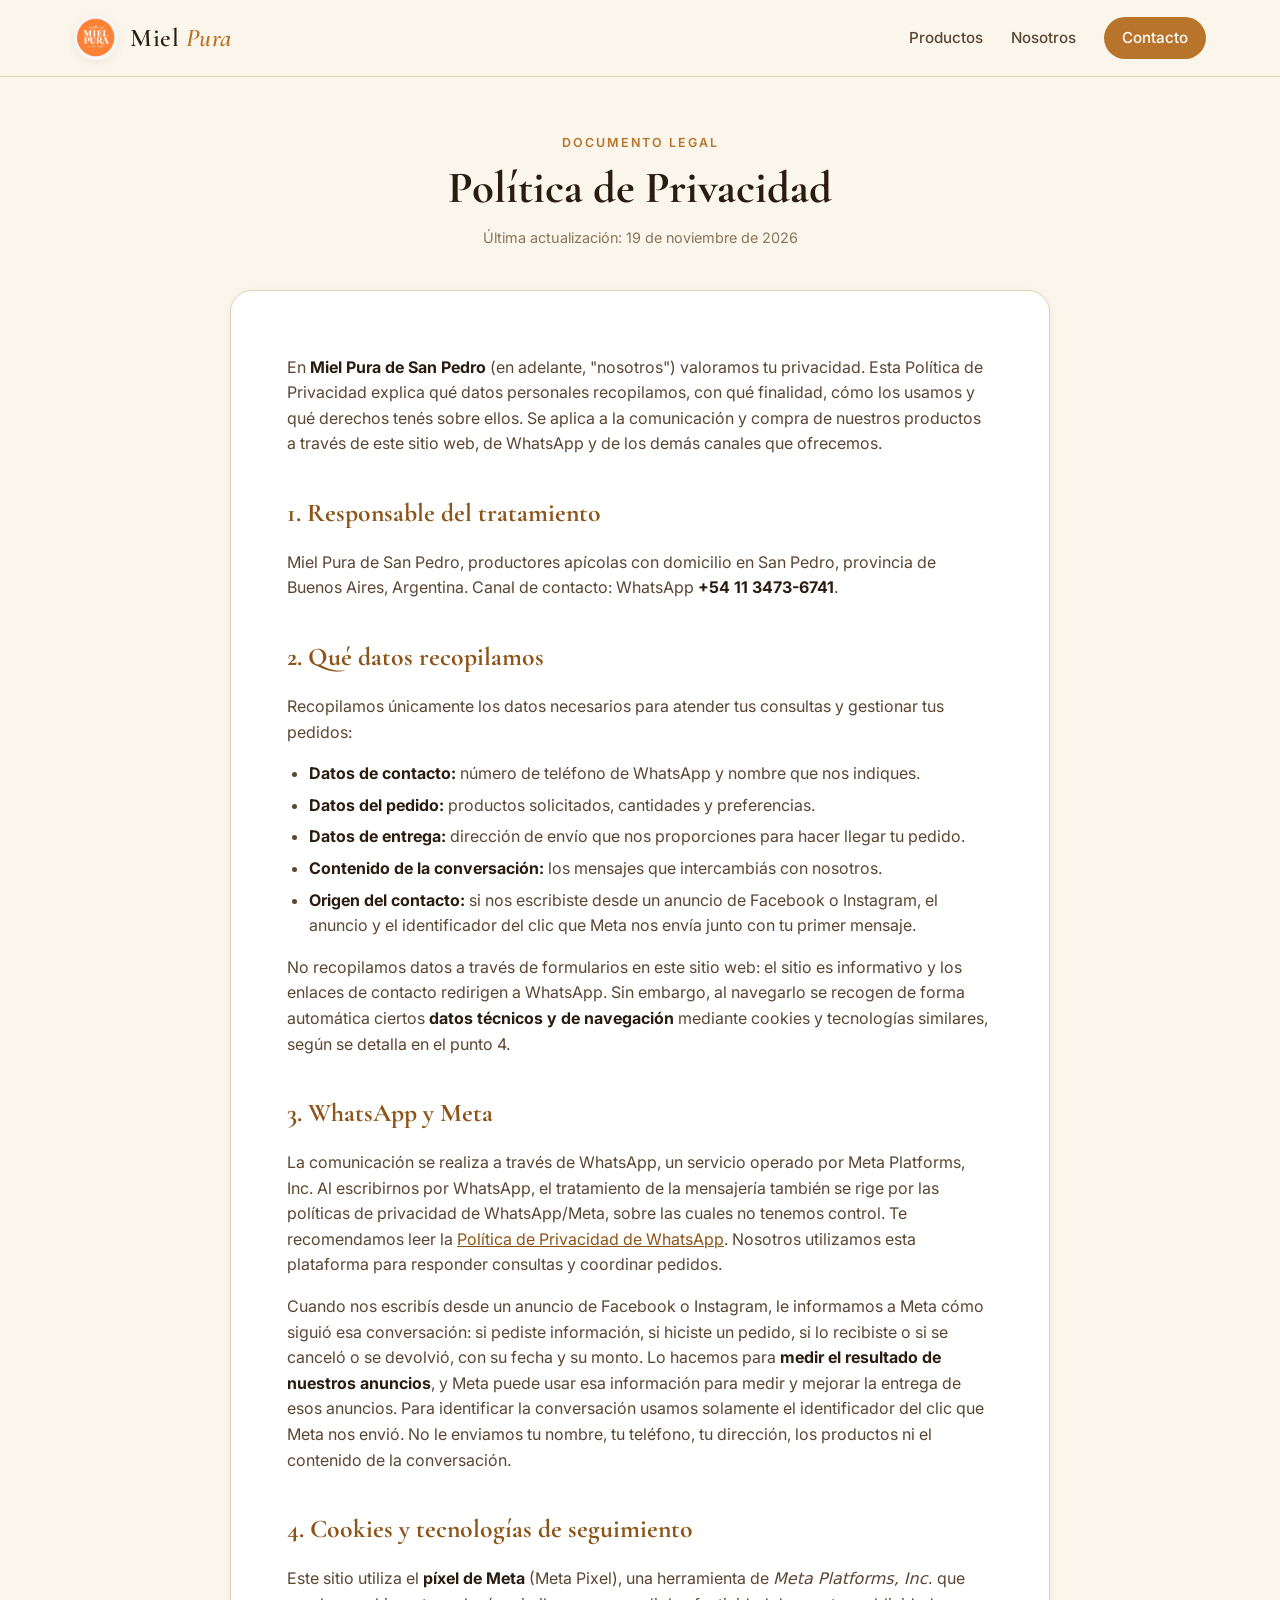
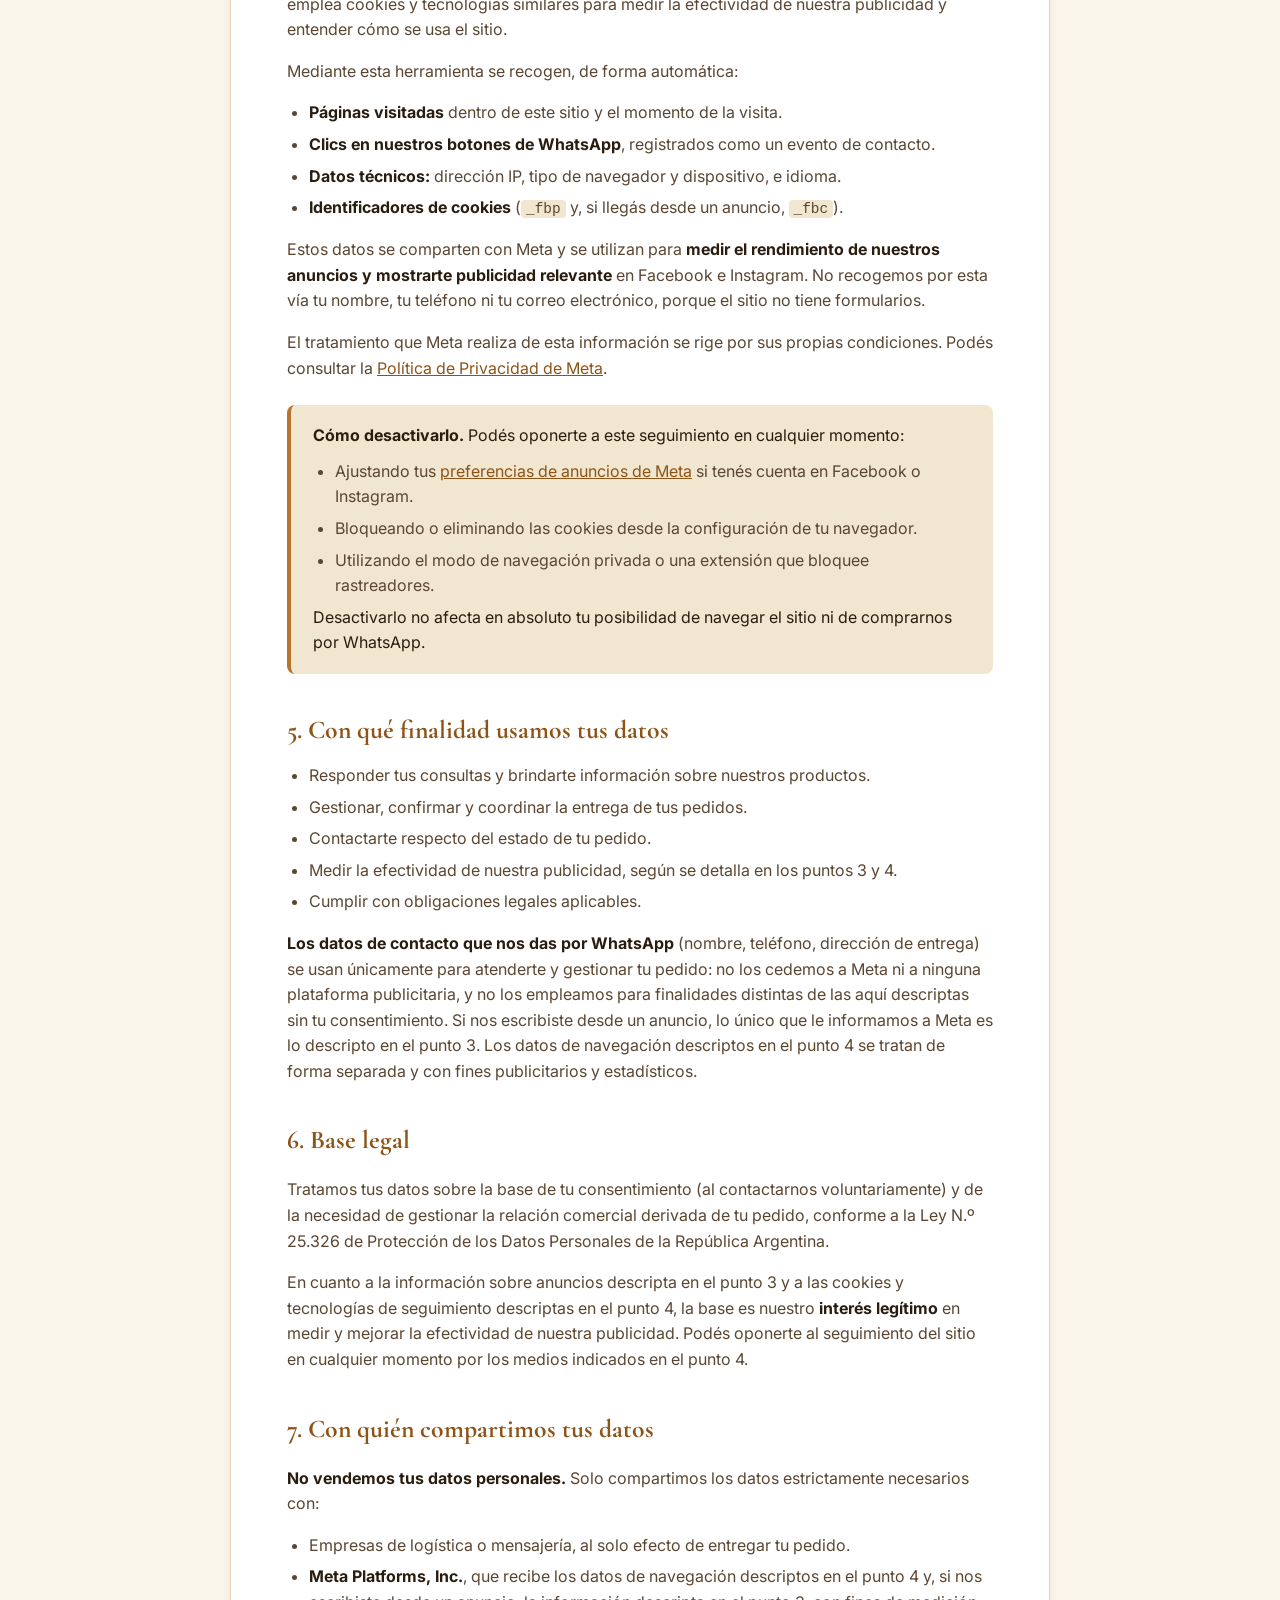
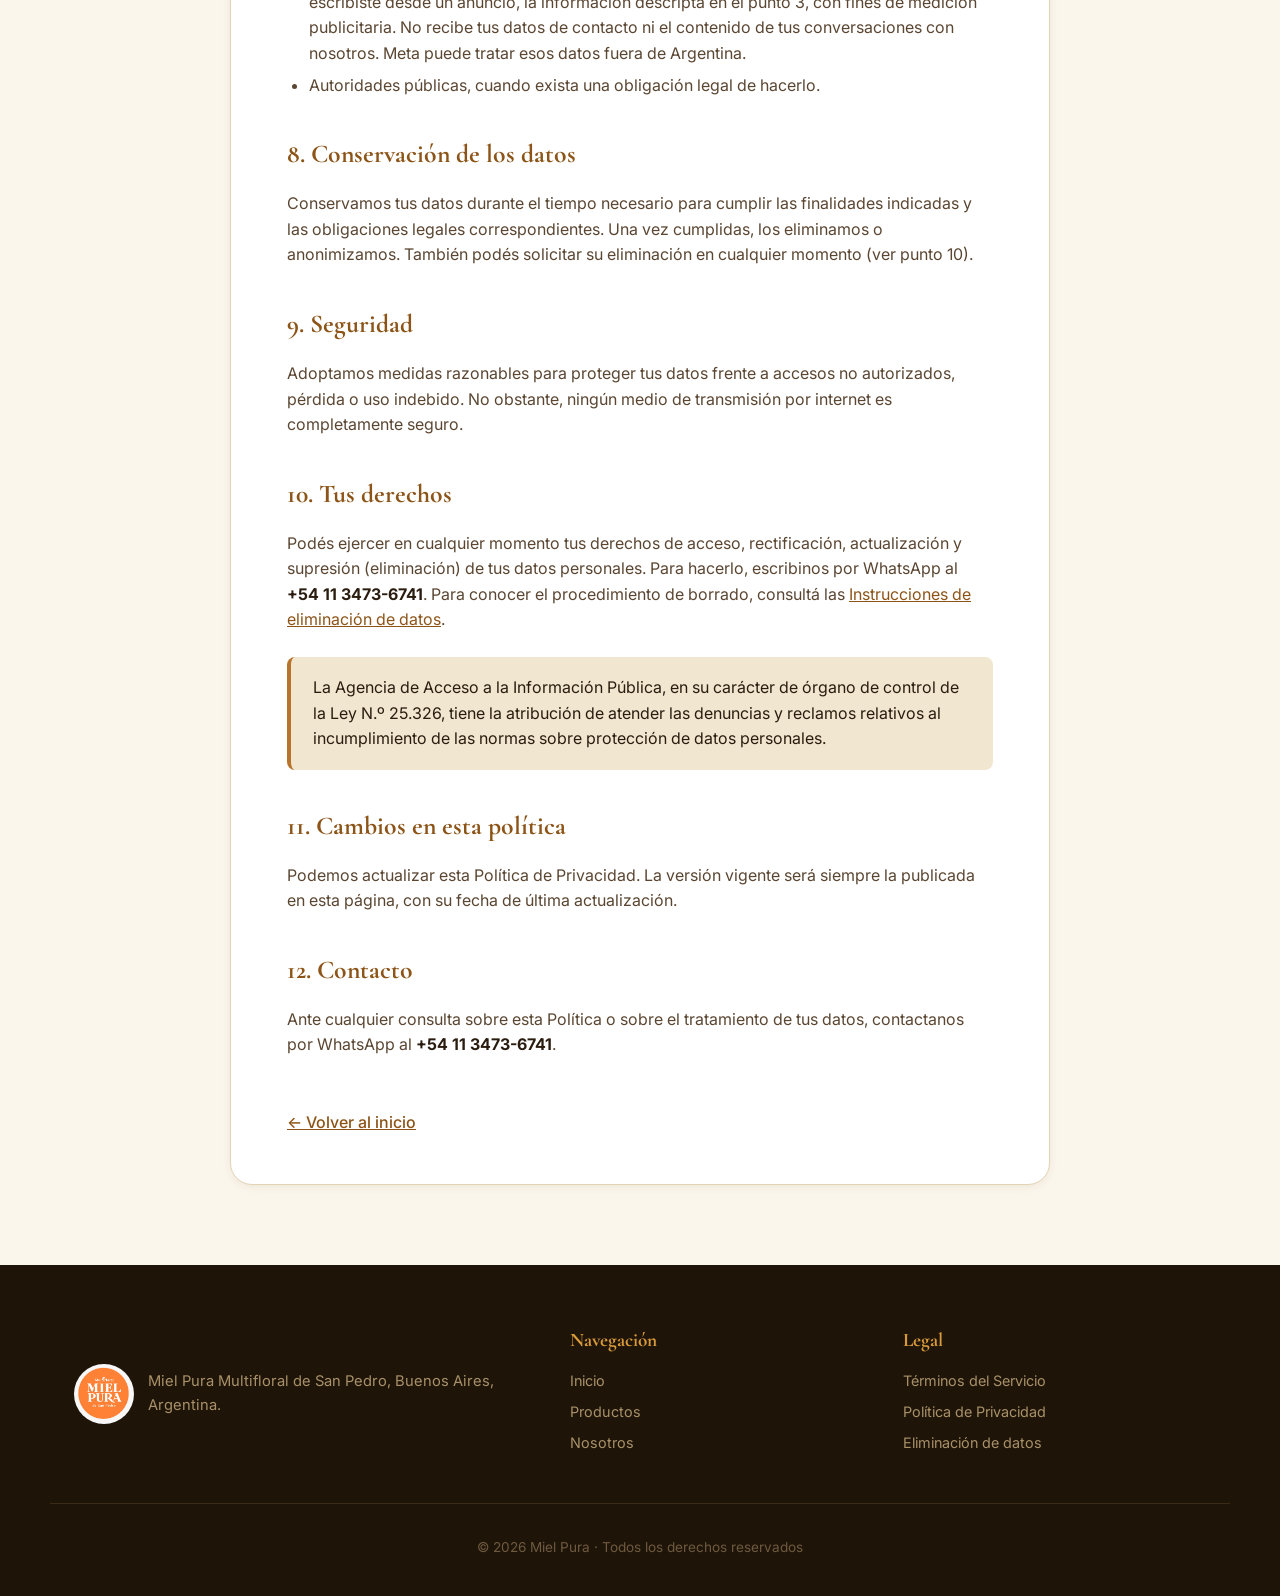
==== commit 148ec011: "docs(privacidad): informar el envío de conversiones a Meta Antes de mandar a Meta cómo siguen los ch" ====
--- a/site/privacidad.html
+++ b/site/privacidad.html
@@ -53,7 +53,7 @@
       <header class="legal__head">
         <p class="legal__eyebrow">Documento legal</p>
         <h1 class="legal__title">Política de Privacidad</h1>
-        <p class="legal__updated">Última actualización: 7 de agosto de 2026</p>
+        <p class="legal__updated">Última actualización: 19 de noviembre de 2026</p>
       </header>
 
       <div class="legal__body">
@@ -77,6 +77,7 @@
           <li><strong>Datos del pedido:</strong> productos solicitados, cantidades y preferencias.</li>
           <li><strong>Datos de entrega:</strong> dirección de envío que nos proporciones para hacer llegar tu pedido.</li>
           <li><strong>Contenido de la conversación:</strong> los mensajes que intercambiás con nosotros.</li>
+          <li><strong>Origen del contacto:</strong> si nos escribiste desde un anuncio de Facebook o Instagram, el anuncio y el identificador del clic que Meta nos envía junto con tu primer mensaje.</li>
         </ul>
         <p>
           No recopilamos datos a través de formularios en este sitio web: el sitio es informativo y los
@@ -91,8 +92,17 @@
           Al escribirnos por WhatsApp, el tratamiento de la mensajería también se rige por las políticas
           de privacidad de WhatsApp/Meta, sobre las cuales no tenemos control. Te recomendamos leer la
           <a href="https://www.whatsapp.com/legal/privacy-policy" target="_blank" rel="noopener">Política
-          de Privacidad de WhatsApp</a>. Nosotros utilizamos esta plataforma únicamente para responder
-          consultas y coordinar pedidos.
+          de Privacidad de WhatsApp</a>. Nosotros utilizamos esta plataforma para responder consultas y
+          coordinar pedidos.
+        </p>
+        <p>
+          Cuando nos escribís desde un anuncio de Facebook o Instagram, le informamos a Meta cómo siguió esa
+          conversación: si pediste información, si hiciste un pedido, si lo recibiste o si se canceló o se
+          devolvió, con su fecha y su monto. Lo hacemos para <strong>medir el resultado de nuestros
+          anuncios</strong>, y Meta puede usar esa información para medir y mejorar la entrega de esos
+          anuncios. Para identificar la conversación usamos solamente el identificador del clic que Meta nos
+          envió. No le enviamos tu nombre, tu teléfono, tu dirección, los productos ni el contenido de la
+          conversación.
         </p>
 
         <h2>4. Cookies y tecnologías de seguimiento</h2>
@@ -143,14 +153,15 @@
           <li>Responder tus consultas y brindarte información sobre nuestros productos.</li>
           <li>Gestionar, confirmar y coordinar la entrega de tus pedidos.</li>
           <li>Contactarte respecto del estado de tu pedido.</li>
-          <li>Medir la efectividad de nuestra publicidad, según se detalla en el punto 4.</li>
+          <li>Medir la efectividad de nuestra publicidad, según se detalla en los puntos 3 y 4.</li>
           <li>Cumplir con obligaciones legales aplicables.</li>
         </ul>
         <p>
           <strong>Los datos de contacto que nos das por WhatsApp</strong> (nombre, teléfono, dirección de
           entrega) se usan únicamente para atenderte y gestionar tu pedido: no los cedemos a Meta ni a
           ninguna plataforma publicitaria, y no los empleamos para finalidades distintas de las aquí
-          descriptas sin tu consentimiento. Los datos de navegación descriptos en el punto 4 se tratan de
+          descriptas sin tu consentimiento. Si nos escribiste desde un anuncio, lo único que le informamos a
+          Meta es lo descripto en el punto 3. Los datos de navegación descriptos en el punto 4 se tratan de
           forma separada y con fines publicitarios y estadísticos.
         </p>
 
@@ -161,9 +172,10 @@
           de Protección de los Datos Personales de la República Argentina.
         </p>
         <p>
-          En cuanto a las cookies y tecnologías de seguimiento descriptas en el punto 4, la base es
-          nuestro <strong>interés legítimo</strong> en medir y mejorar la efectividad de nuestra
-          publicidad. Podés oponerte en cualquier momento por los medios allí indicados.
+          En cuanto a la información sobre anuncios descripta en el punto 3 y a las cookies y tecnologías
+          de seguimiento descriptas en el punto 4, la base es nuestro <strong>interés legítimo</strong> en
+          medir y mejorar la efectividad de nuestra publicidad. Podés oponerte al seguimiento del sitio en
+          cualquier momento por los medios indicados en el punto 4.
         </p>
 
         <h2>7. Con quién compartimos tus datos</h2>
@@ -175,8 +187,9 @@
           <li>Empresas de logística o mensajería, al solo efecto de entregar tu pedido.</li>
           <li>
             <strong>Meta Platforms, Inc.</strong>, que recibe los datos de navegación descriptos en el
-            punto 4 con fines de medición publicitaria. No recibe tus datos de contacto ni el contenido
-            de tus conversaciones con nosotros.
+            punto 4 y, si nos escribiste desde un anuncio, la información descripta en el punto 3, con
+            fines de medición publicitaria. No recibe tus datos de contacto ni el contenido de tus
+            conversaciones con nosotros. Meta puede tratar esos datos fuera de Argentina.
           </li>
           <li>Autoridades públicas, cuando exista una obligación legal de hacerlo.</li>
         </ul>
